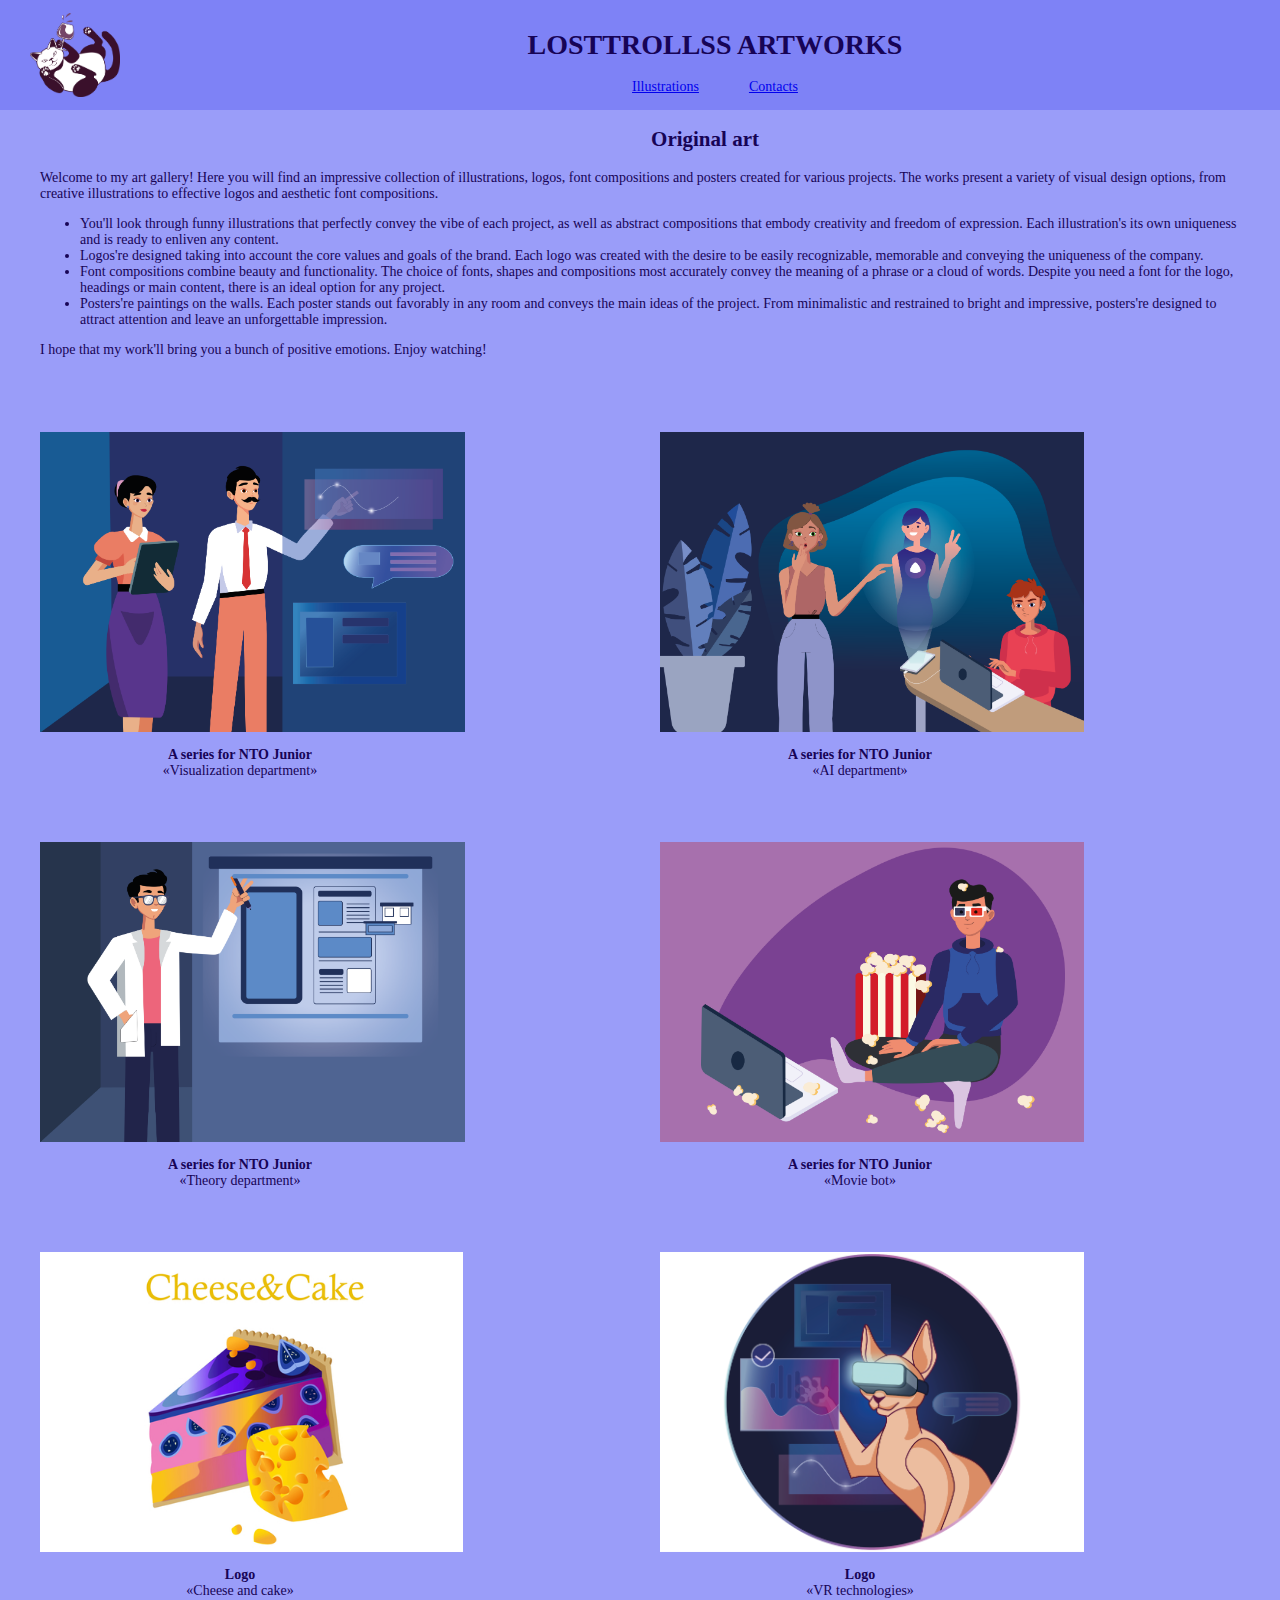
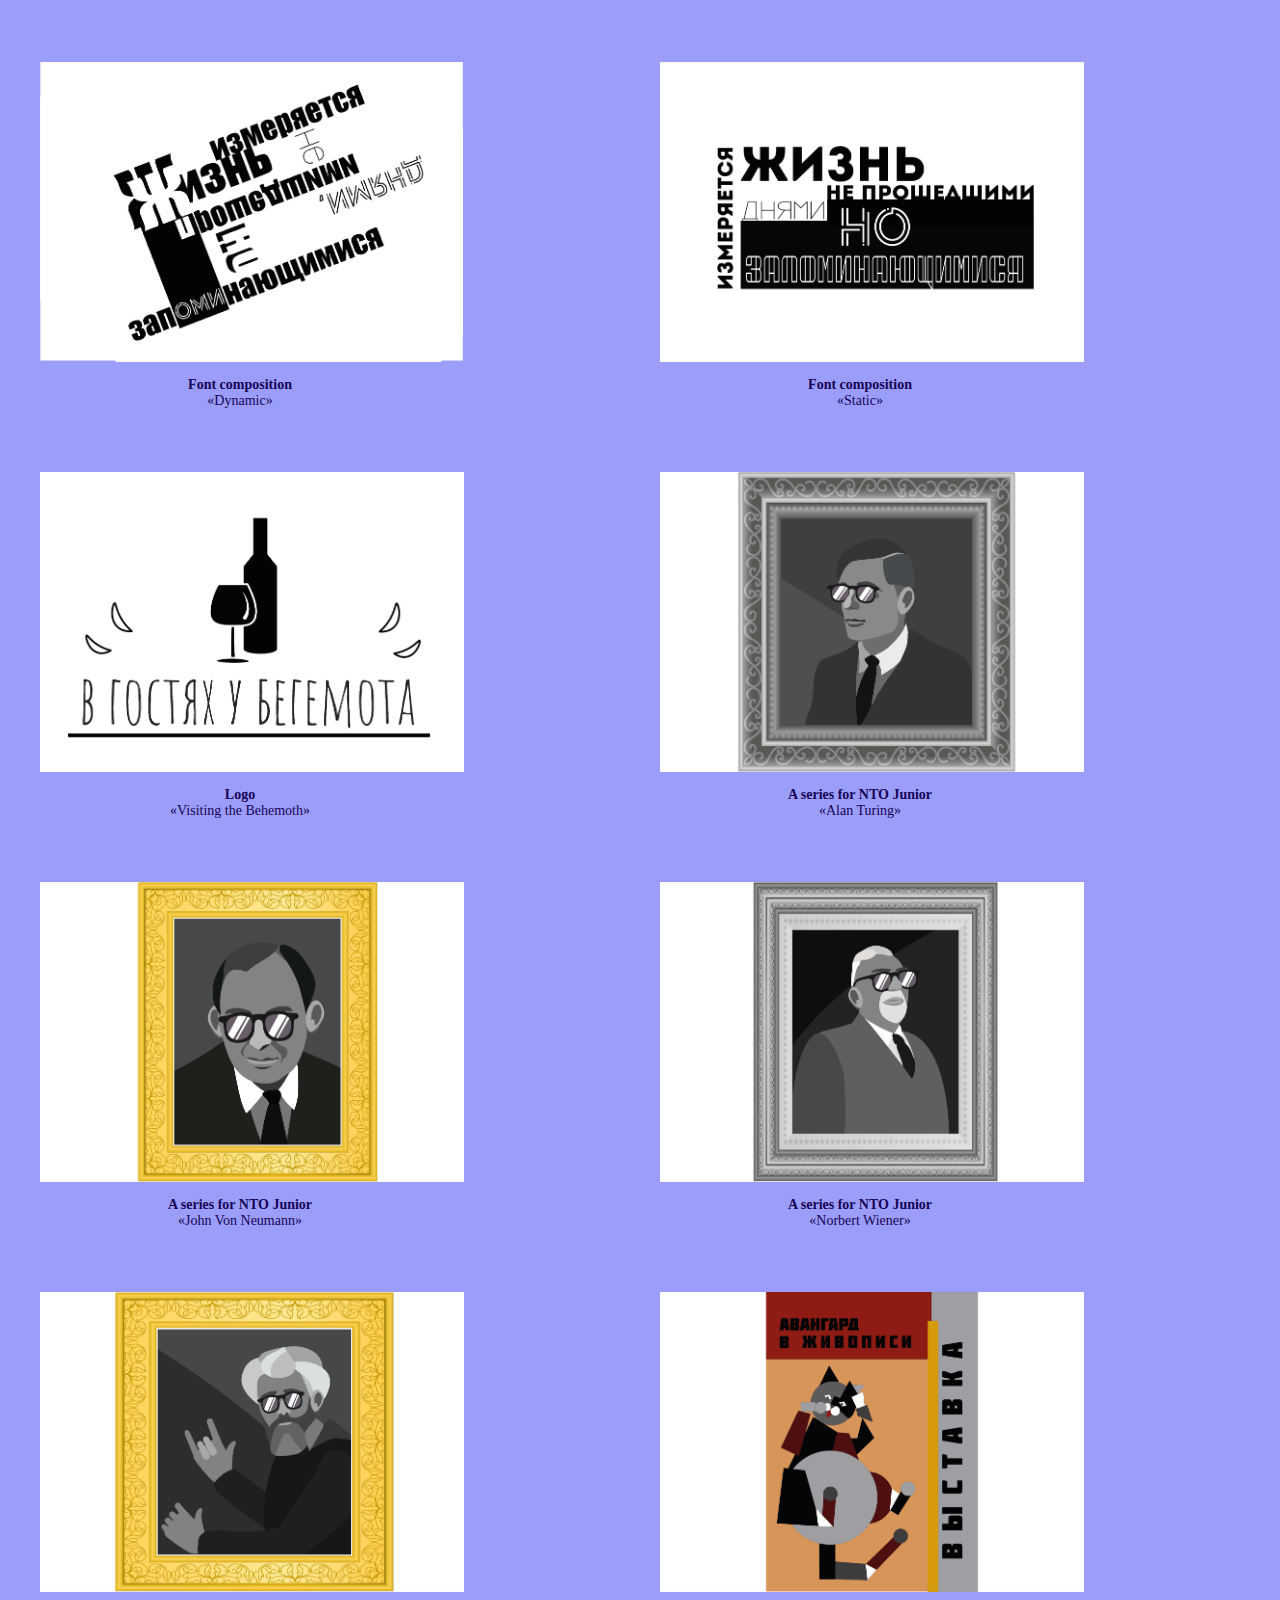
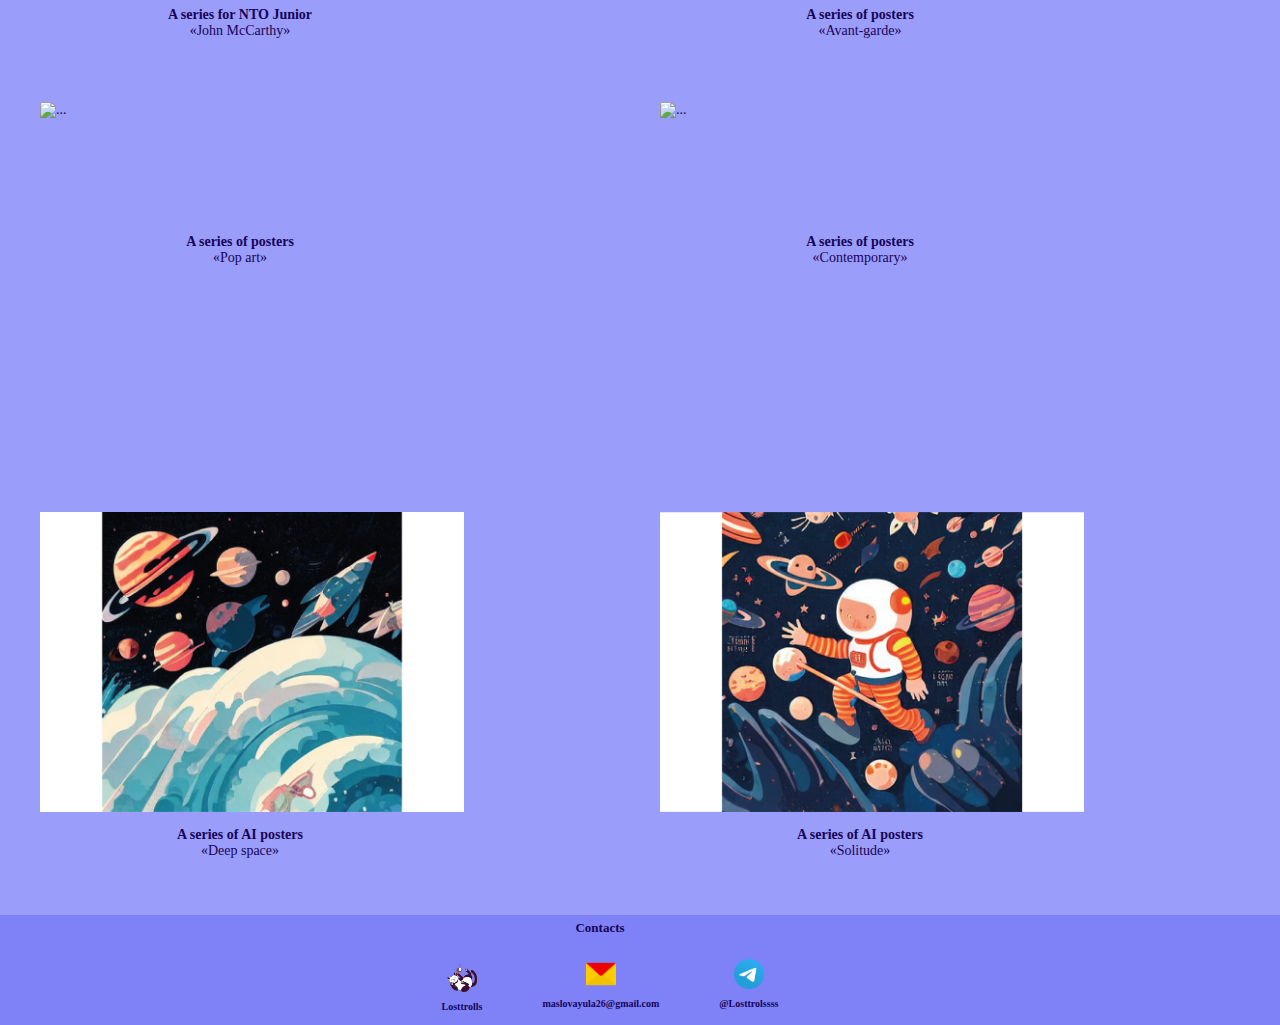
==== index.html @ a02d3f26 "Update and rename portf.html to index.html" ====
<!DOCTYPE html>
<html lang="ru">
   <head>
      <meta charset="utf-8">
      <meta name="viewport" content="width=device-width, initial-scale=1.0">
      <link rel="stylesheet" type="text/css" href="portfolio.css" >
      <title>Portfolio</title>
   </head>
   <body>
      <header>
         <img src="imgs/9.png" alt="...">
         <div class="head">
            <h1>LOSTTROLLSS ARTWORKS</h1>
            <nav class="menu">
               <a class="puncts" href="#works">Illustrations</a>
               <a class="puncts" href="#contacts">Contacts</a>
            </nav>
         </div>
      </header>
      <main>
         <article>
            <h2>Original art</h2>
            <p>Welcome to my art gallery! Here you will find an impressive 
               collection of illustrations, logos, font compositions and 
               posters created for various projects. The works present a 
               variety of visual design options, from creative illustrations
               to effective logos and aesthetic font compositions.
            </p>
            <ul>
               <li>You'll look through funny illustrations that perfectly convey the 
                  vibe of each project, as well as abstract compositions that 
                  embody creativity and freedom of expression. Each illustration's
                  its own uniqueness and is ready to enliven any content.
               </li>
               <li>Logos're designed taking into account the core values and goals
                  of the brand. Each logo was created with the desire to be easily
                  recognizable, memorable and conveying the uniqueness of the company.
               </li>
               <li>Font compositions combine beauty and functionality. The choice of 
                  fonts, shapes and compositions most accurately convey the meaning of
                  a phrase or a cloud of words. Despite you need a font for the logo,
                  headings or main content, there is an ideal option for any project.
               </li>
               <li>Posters're paintings on the walls. Each poster stands out favorably 
                  in any room and conveys the main ideas of the project. From minimalistic
                  and restrained to bright and impressive, posters're designed to attract
                  attention and leave an unforgettable impression.
               </li>
            </ul>
            <p>I hope that my work'll bring you a bunch of positive emotions. Enjoy watching!</p>
         </article>
         <div class="gallery">
            <div class="card" id="works">
               <img src="imgs/1.png" alt="...">
               <div class="description">
                  <figcaption>A series for NTO Junior</figcaption>
                  <caption>«Visualization department»</caption>
               </div>
            </div>
            <div class="card">
               <img src="imgs/2.png" alt="...">
               <div class="description">
                  <figcaption>A series for NTO Junior</figcaption>
                  <caption>«AI department»</caption>
               </div>
            </div>
            <div class="card">
               <img src="imgs/3.png" alt="...">
               <div class="description">
                  <figcaption>A series for NTO Junior</figcaption>
                  <caption>«Theory  department»</caption>
               </div>
            </div>
            <div class="card">
               <img src="imgs/4.png" alt="...">
               <div class="description">
                  <figcaption>A series for NTO Junior</figcaption>
                  <caption>«Movie bot»</caption>
               </div>
            </div>
            <div class="card">
               <img src="imgs/7.png" alt="...">
               <div class="description">
                  <figcaption>Logo</figcaption>
                  <caption>«Cheese and cake»</caption>
               </div>
            </div>
            <div class="card">
               <img src="imgs/8.png" alt="...">
               <div class="description">
                  <figcaption>Logo</figcaption>
                  <caption>«VR technologies»</caption>
               </div>
            </div>
            <div class="card">
               <img src="imgs/5.png" alt="...">
               <div class="description">
                  <figcaption>Font composition</figcaption>
                  <caption>«Dynamic»</caption>
               </div>
            </div>
            <div class="card">
               <img src="imgs/6.png" alt="...">
               <div class="description">
                  <figcaption>Font composition</figcaption>
                  <caption>«Static»</caption>
               </div>
            </div>
            <div class="card">
               <img src="imgs/17.png" alt="...">
               <div class="description">
                  <figcaption>Logo</figcaption>
                  <caption>«Visiting the Behemoth»</caption>
               </div>
            </div>
            <div class="card">
               <img src="imgs/10.png" alt="...">
               <div class="description">
                  <figcaption>A series for NTO Junior</figcaption>
                  <caption>«Alan Turing»</caption>
               </div>
            </div>
            <div class="card">
               <img src="imgs/11.png" alt="...">
               <div class="description">
                  <figcaption>A series for NTO Junior</figcaption>
                  <caption>«John Von Neumann»</caption>
               </div>
            </div>
            <div class="card">
               <img src="imgs/12.png" alt="...">
               <div class="description">
                  <figcaption>A series for NTO Junior</figcaption>
                  <caption>«Norbert Wiener»</caption>
               </div>
            </div>
            <div class="card">
               <img src="imgs/13.png" alt="...">
               <div class="description">
                  <figcaption>A series for NTO Junior</figcaption>
                  <caption>«John McCarthy»</caption>
               </div>
            </div>
            <div class="card">
               <img src="imgs/14.png" alt="...">
               <div class="description">
                  <figcaption>A series of posters</figcaption>
                  <caption>«Avant-garde»</caption>
               </div>
            </div>
            <div class="card">
               <img src="imgs/15.png" alt="...">
               <div class="description">
                  <figcaption>A series of posters</figcaption>
                  <caption>«Pop art»</caption>
               </div>
            </div>
            <div class="card">
               <img src="imgs/16.png" alt="...">
               <div class="description">
                  <figcaption>A series of posters</figcaption>
                  <caption>«Сontemporary»</caption>
               </div>
            </div>
            <div class="card">
               <img src="imgs/18.png" alt="...">
               <div class="description">
                  <figcaption>A series of AI posters</figcaption>
                  <caption>«Deep space»</caption>
               </div>
            </div>
            <div class="card">
               <img src="imgs/19.png" alt="...">
               <div class="description">
                  <figcaption>A series of AI posters</figcaption>
                  <caption>«Solitude»</caption>
               </div>
            </div>
         </div>
      </main>
      <footer id="contacts">
         <h3>Contacts</h3>
         <div class="basement">
            <div class="acc">
               <img src="imgs/9.png">
               <h4>Losttrolls</h4>
            </div>
            <div class="mail">
               <img src="imgs/21.png">
               <h4>maslovayula26@gmail.com</h4>
            </div>
            <div class="teleg">
               <img src="imgs/20.png">
               <h4>@Losttrolssss</h4>
            </div>
         </div>
      </footer>
   </body>
</html>
---- portfolio.css ----
body{
	background-color: #9a9df9;
	font-family:'Verdana';
	font-weight: lighter;
	font-size: 14px;
	color: #170456;
	margin: 0px;
}

header{
	display: flex;
	background: #7e82f6;
	height: 110px;
	width: auto;
	align-items: center;
}

header img {
	padding-left: 30px;
	padding-right: 30px;
	width: 90px;
	display: flex;
}

.head {
	margin-right: auto;
	margin-left: auto;
	display: flex;
	flex-direction: column;
	align-items: center;
}

.menu {
	display: flex;
	margin-bottom: 5px;
}

article {
	margin-left: 40px;
	margin-right: 40px;
}

.gallery {
	display: flex;
	flex-flow: row wrap;
	flex-wrap: wrap; 
	padding-left: 40px;
	padding-bottom: 40px;
	font-family:'Calibri';
	
}

.gallery div {
	margin-right: 40px;
	margin-bottom: 50px;
	height: 300px;
	width: 400px;
	flex: auto;
	align-items: flex-start;

}

.gallery div img {
	height: 100%;
}

.gallery img:hover { 
	display: block;
	border: 5px solid #4e53e9;
	transform: scale(1.2);
	margin-bottom: 30px;
}

.card {
	display:flex;
	flex-direction: column;
	padding-top: 60px;
}

.card:hover >  { 
	display: block; 
	transform: scale(1.2); 
	margin-top: 30px;
}

.description {
	display: block;	
	text-align: center;	
	margin-top: 15px;
}

figcaption {
	font-family: 'Georgia';
	font-weight: bold;
}


a.puncts {
	margin: 0 25px;
	align-items: center;
	font-size: 14px;
}

footer{
	background-color: #7e82f6;
	font-size: 15px;
	justify-content:space-between;
	text-align: center;
}

.basement {
	padding: 0px;
	display: flex;
	justify-content:center;
	flex-direction: row;
	align-items: flex-start;
}

.basement div img {
	width: 30px;
	flex-direction: row;
	margin-top: 10px;	
}

.acc {
	flex-direction: column;	
	margin-right: 60px;
	margin-top: 5px;
}

.mail {
	flex-direction: column;	
	align-items: center;	
	margin-right: 60px;
}

.teleg {
	flex-direction: column;	
	align-items: center;
	margin-right: 60px;
}

h1 {
	text-align: center;
}

h2 {
	text-align: center;
	padding-left: 130px;
}

h3 {
	font-size: 13px;
	text-align: center;
	padding-right: 80px;
	padding-top: 5px;
}

h4 {
	margin-top: 5px;
	font-size: 10px;
}
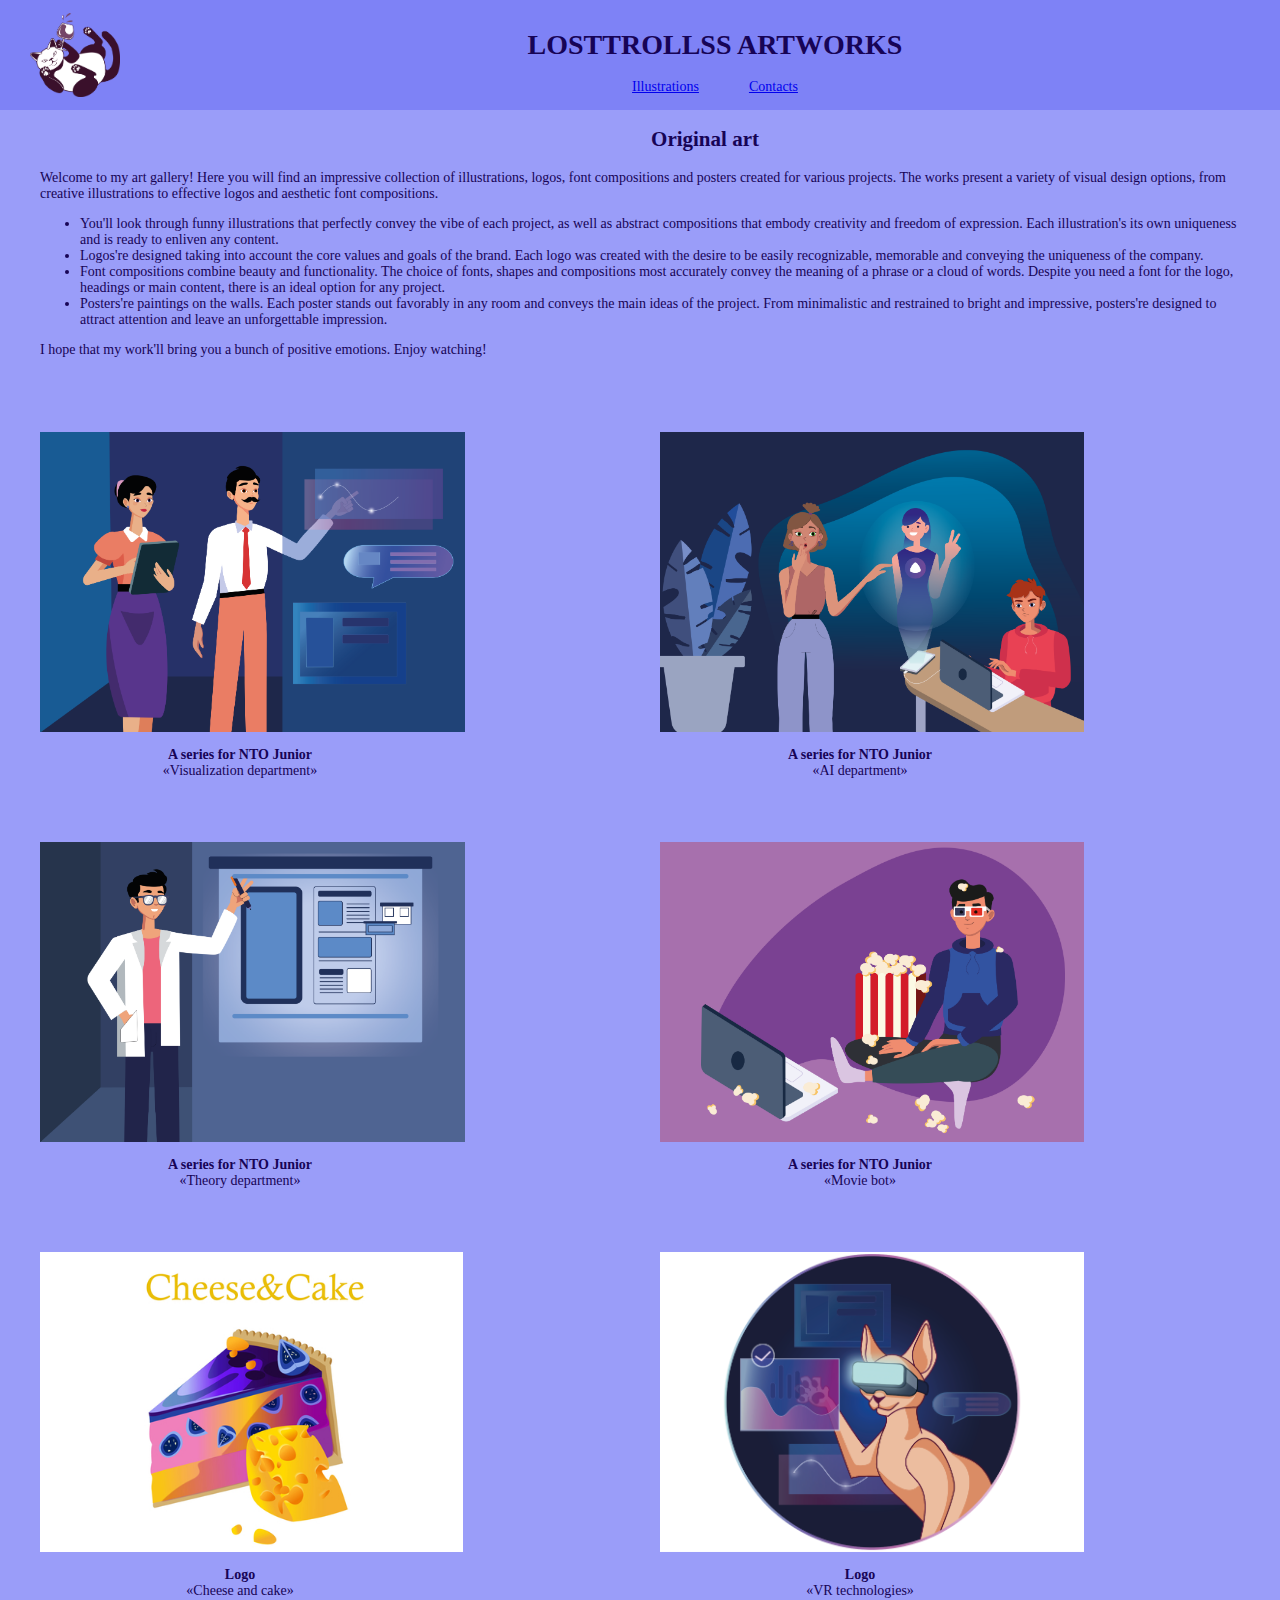
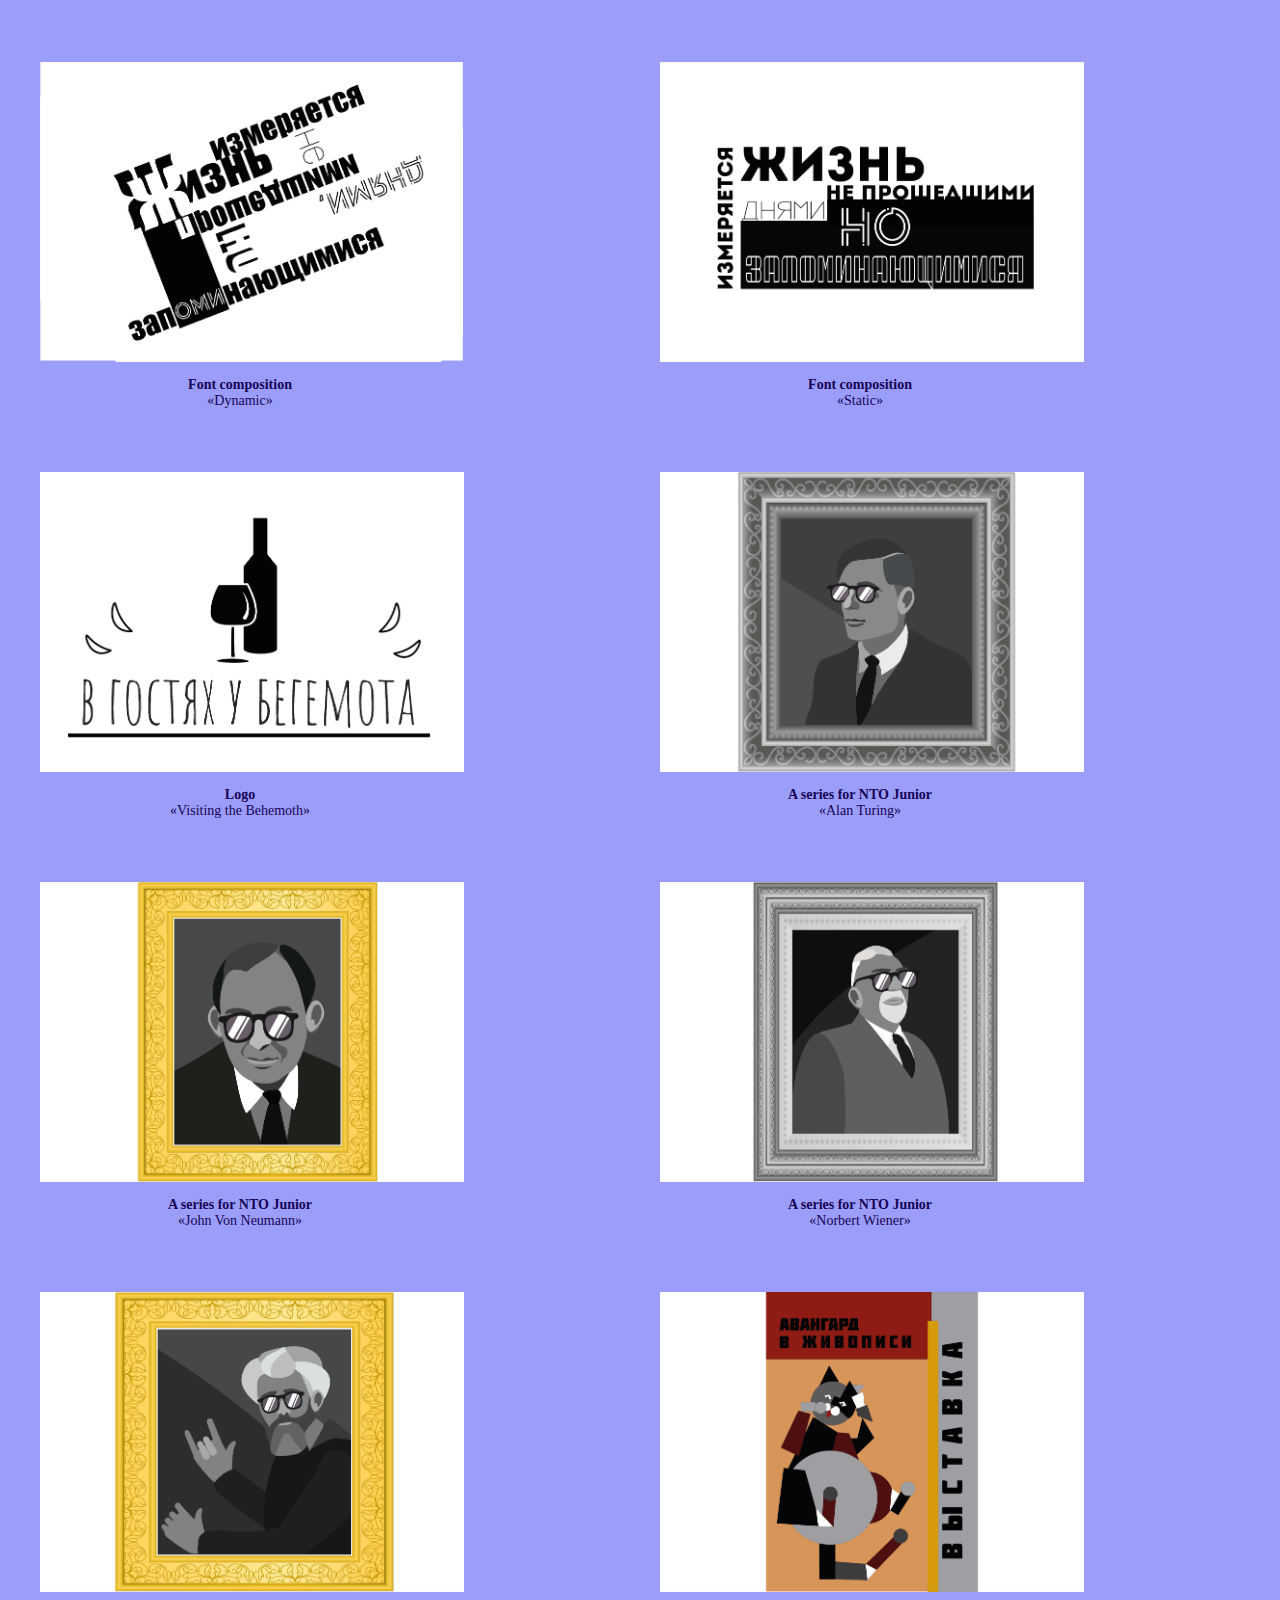
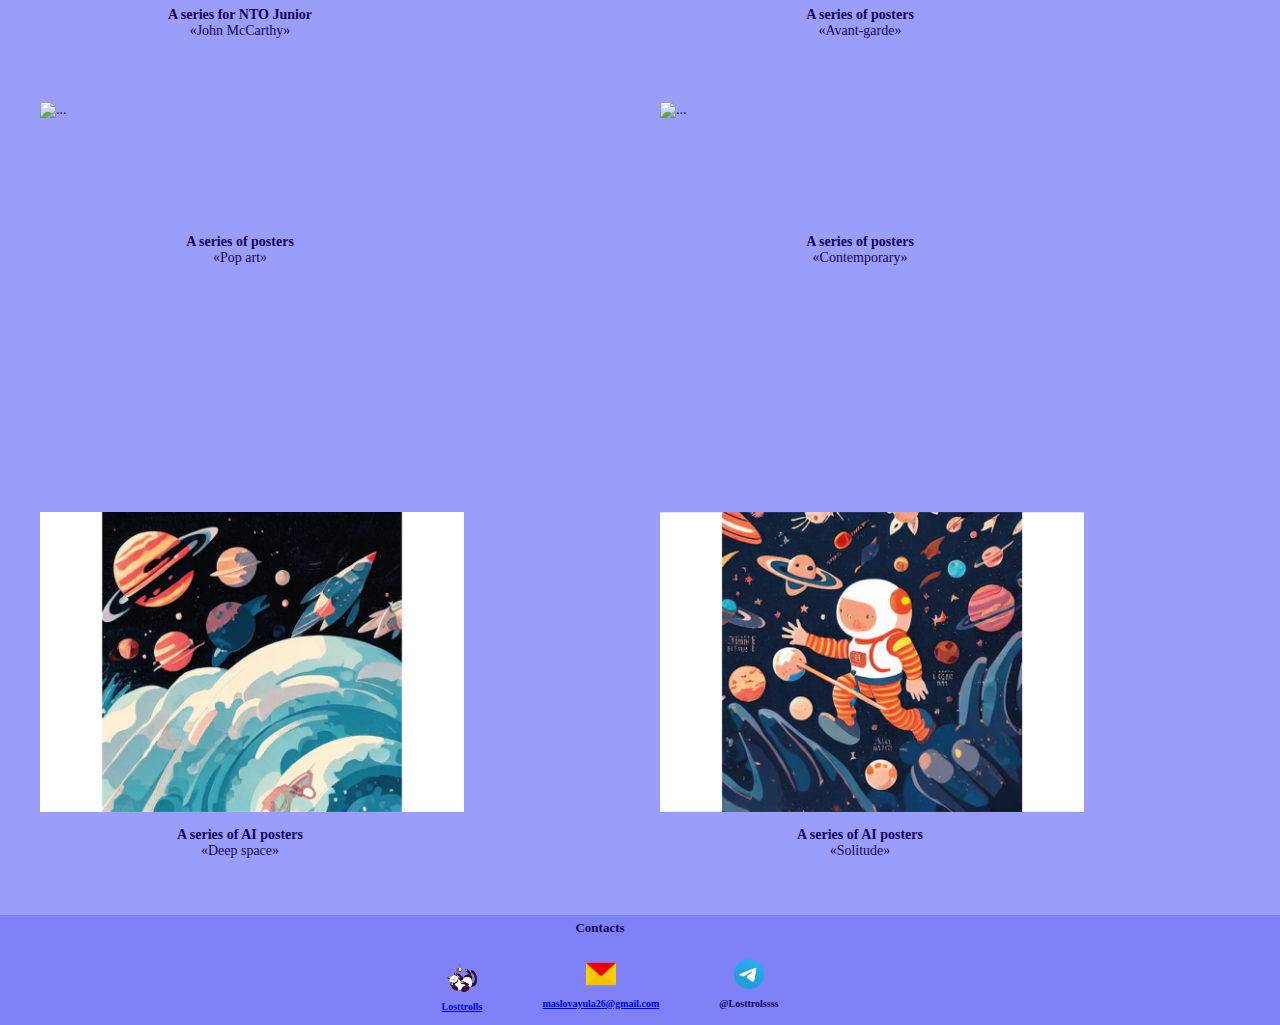
==== commit 90bfcc2e: "index.html" ====
--- a/index.html
+++ b/index.html
@@ -182,16 +182,19 @@
          <h3>Contacts</h3>
          <div class="basement">
             <div class="acc">
-               <img src="imgs/9.png">
-               <h4>Losttrolls</h4>
+               <a href="https://losttrollsssss.github.io/Web/">
+               <img src="imgs/9.png" alt="...">
+               <h4>Losttrolls</h4></a>
             </div>
             <div class="mail">
-               <img src="imgs/21.png">
-               <h4>maslovayula26@gmail.com</h4>
+               <a href="https://mail.google.com/mail">
+               <img src="imgs/21.png" alt="...">
+               <h4>maslovayula26@gmail.com</h4></a>
             </div>
             <div class="teleg">
-               <img src="imgs/20.png">
-               <h4>@Losttrolssss</h4>
+               <a href="https://t.me/Losttrolssss">
+               <img src="imgs/20.png" alt="..."></a>
+               <h4>@Losttrolssss</h4></a>
             </div>
          </div>
       </footer>
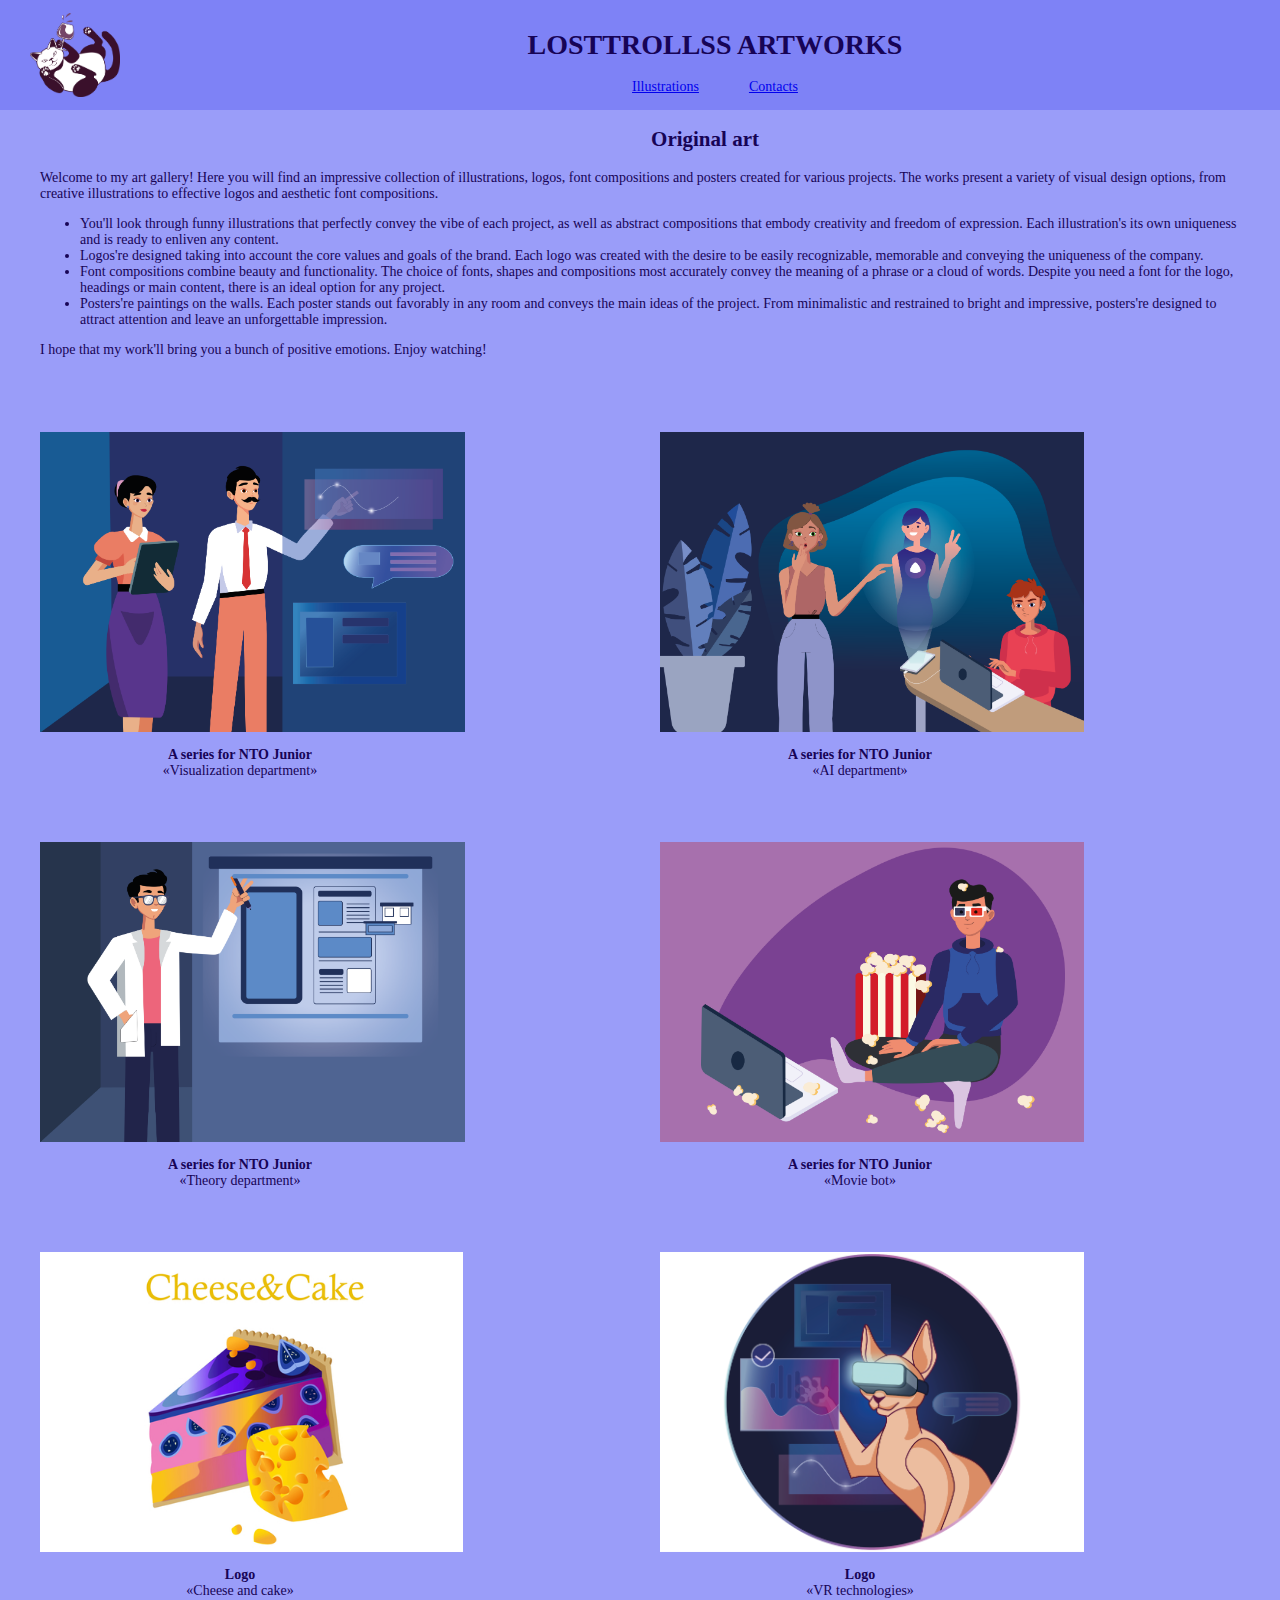
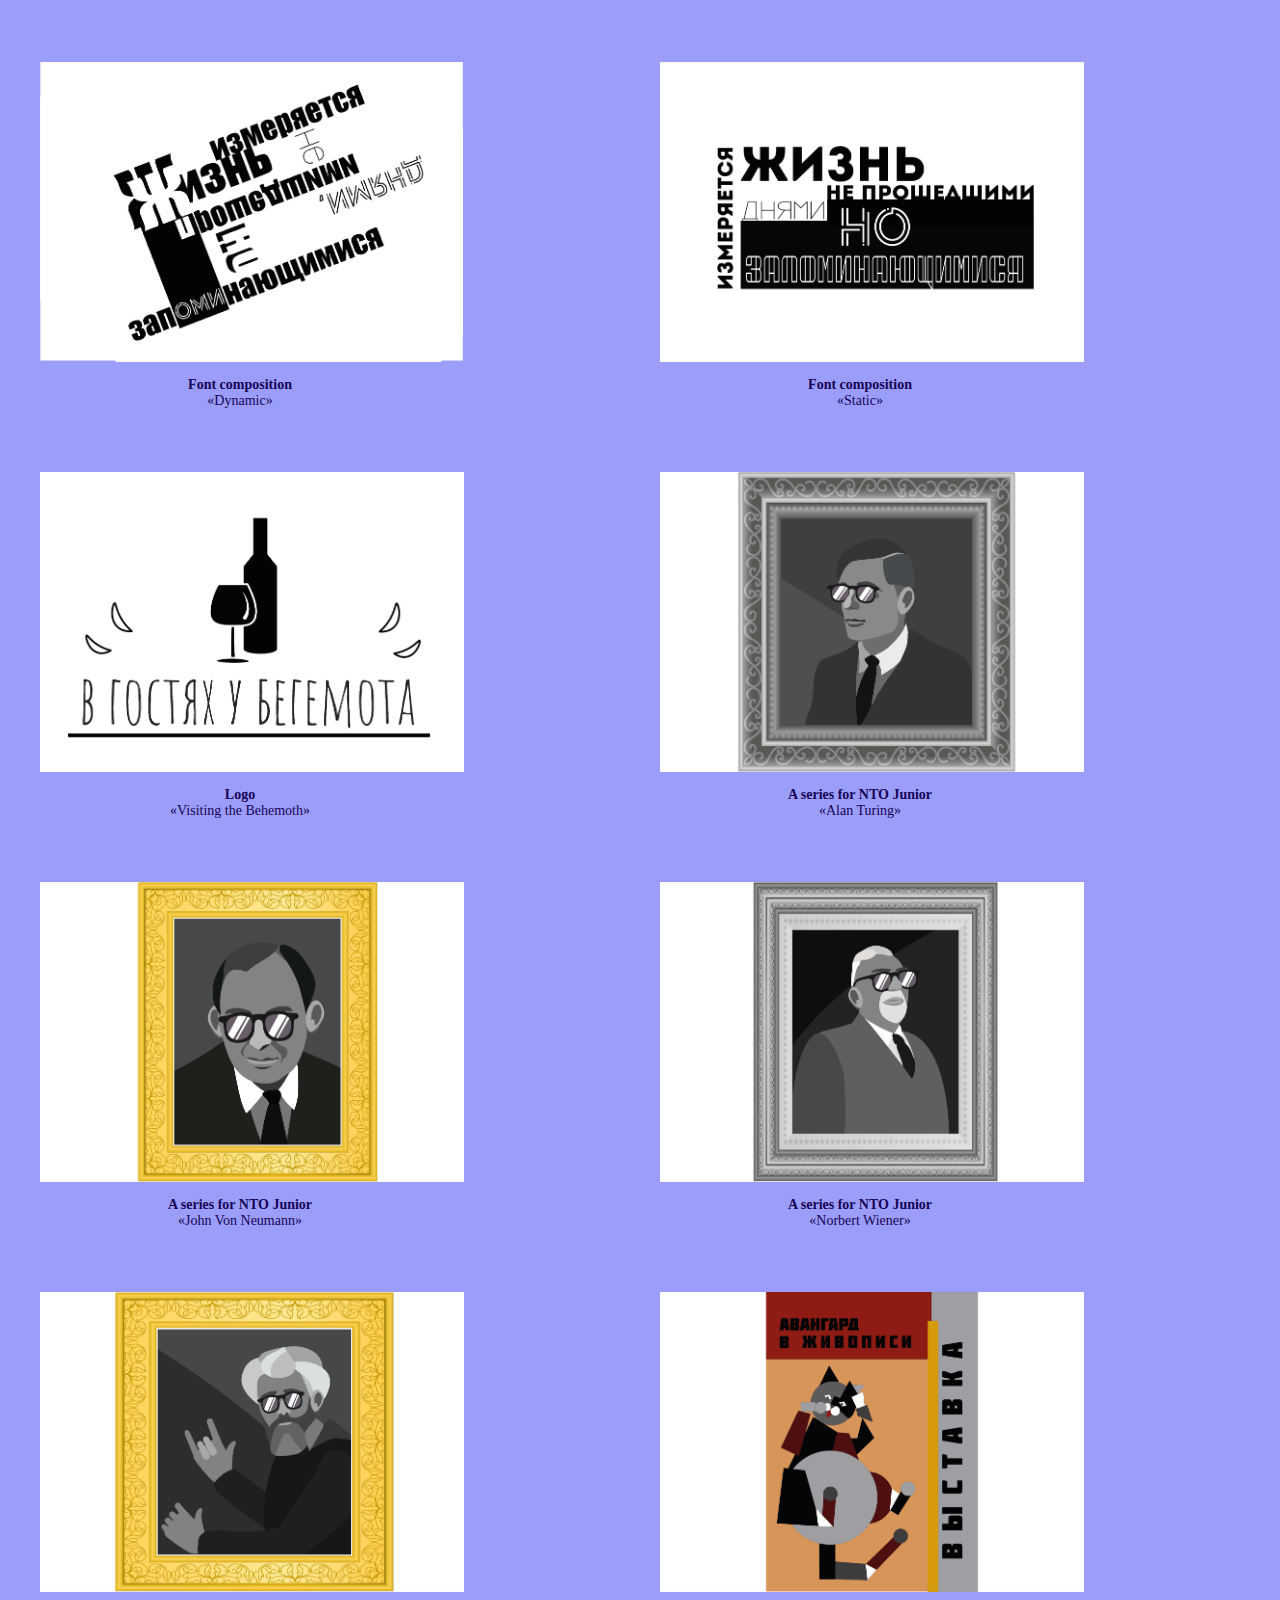
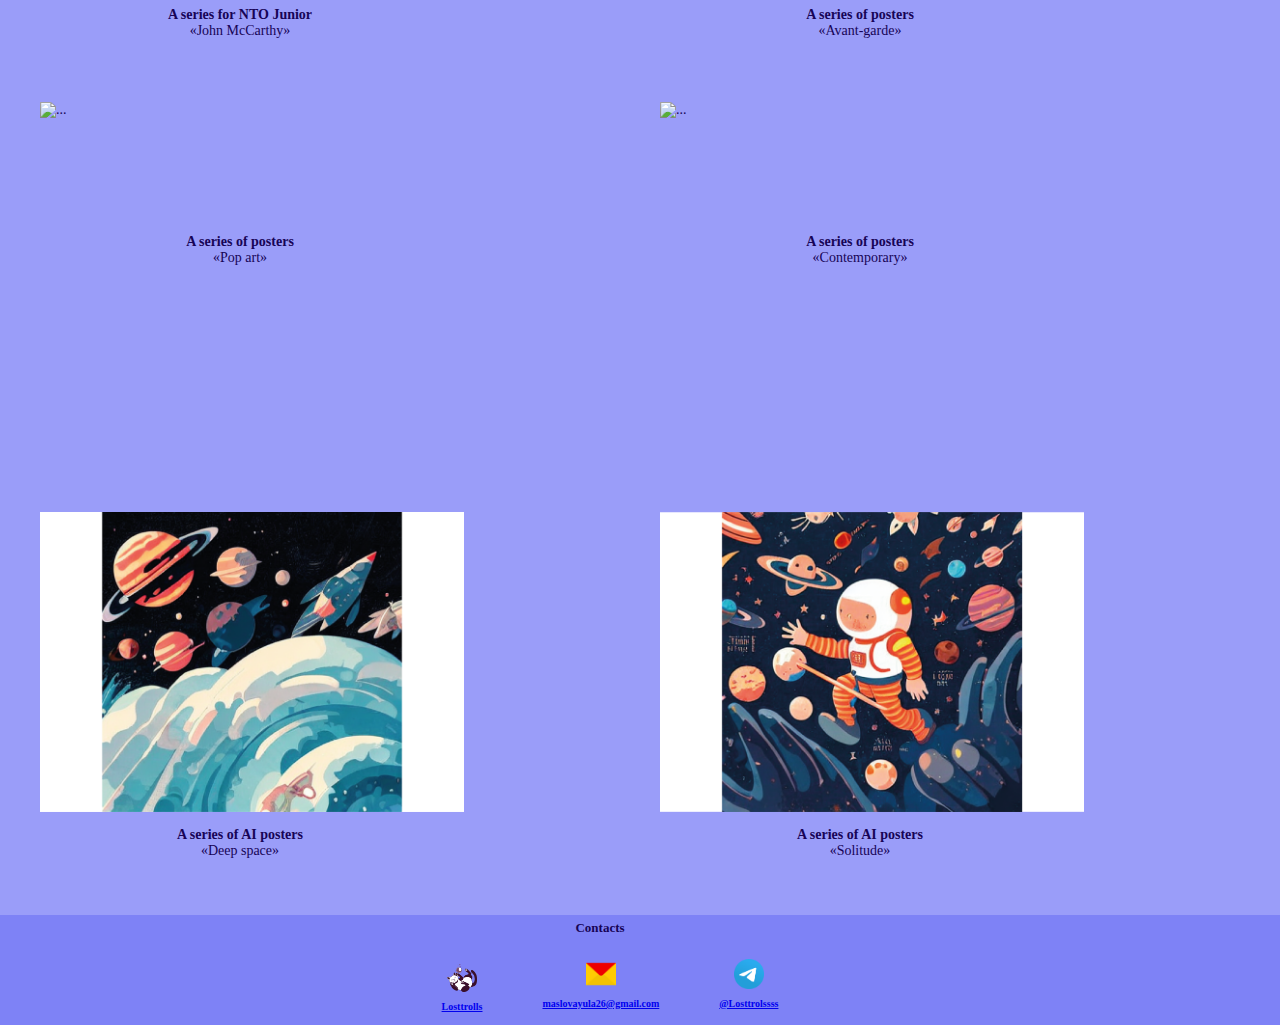
==== commit 04f7c30c: "index.html" ====
--- a/index.html
+++ b/index.html
@@ -193,7 +193,7 @@
             </div>
             <div class="teleg">
                <a href="https://t.me/Losttrolssss">
-               <img src="imgs/20.png" alt="..."></a>
+               <img src="imgs/20.png" alt="...">
                <h4>@Losttrolssss</h4></a>
             </div>
          </div>
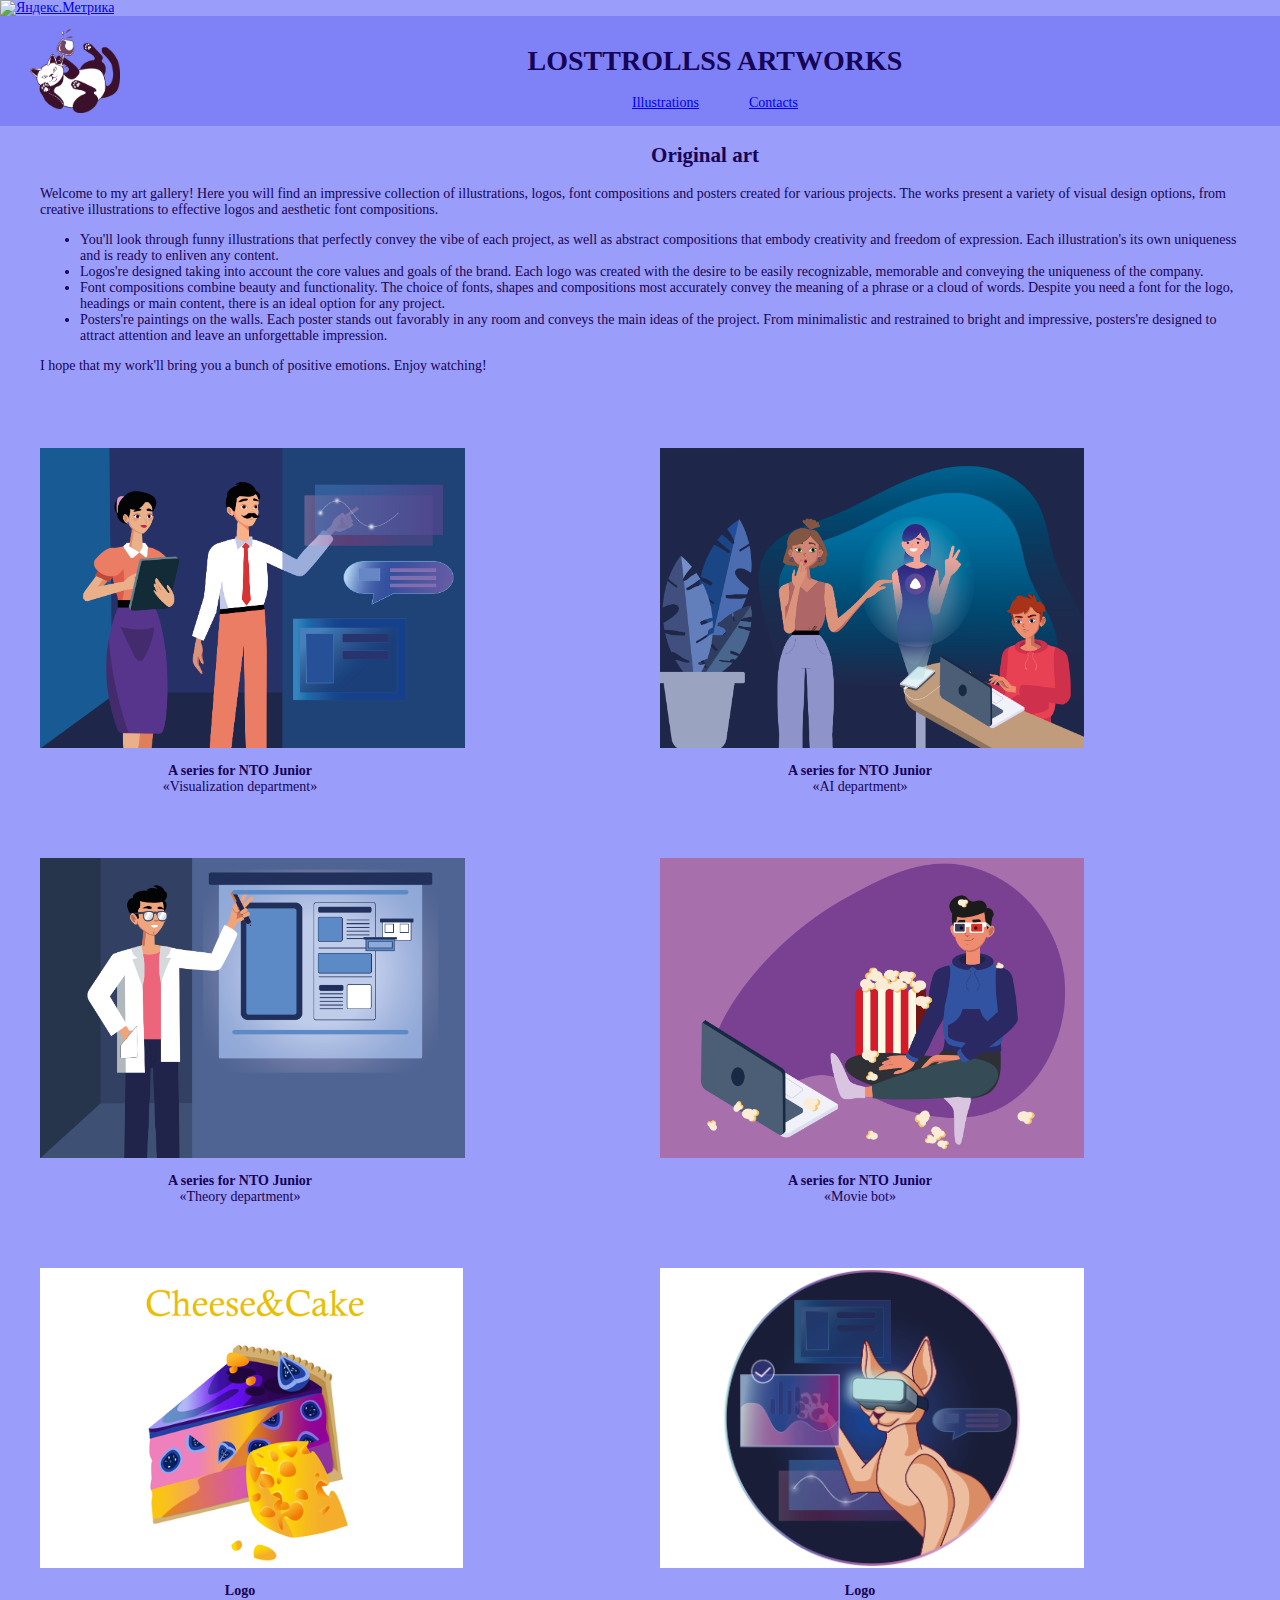
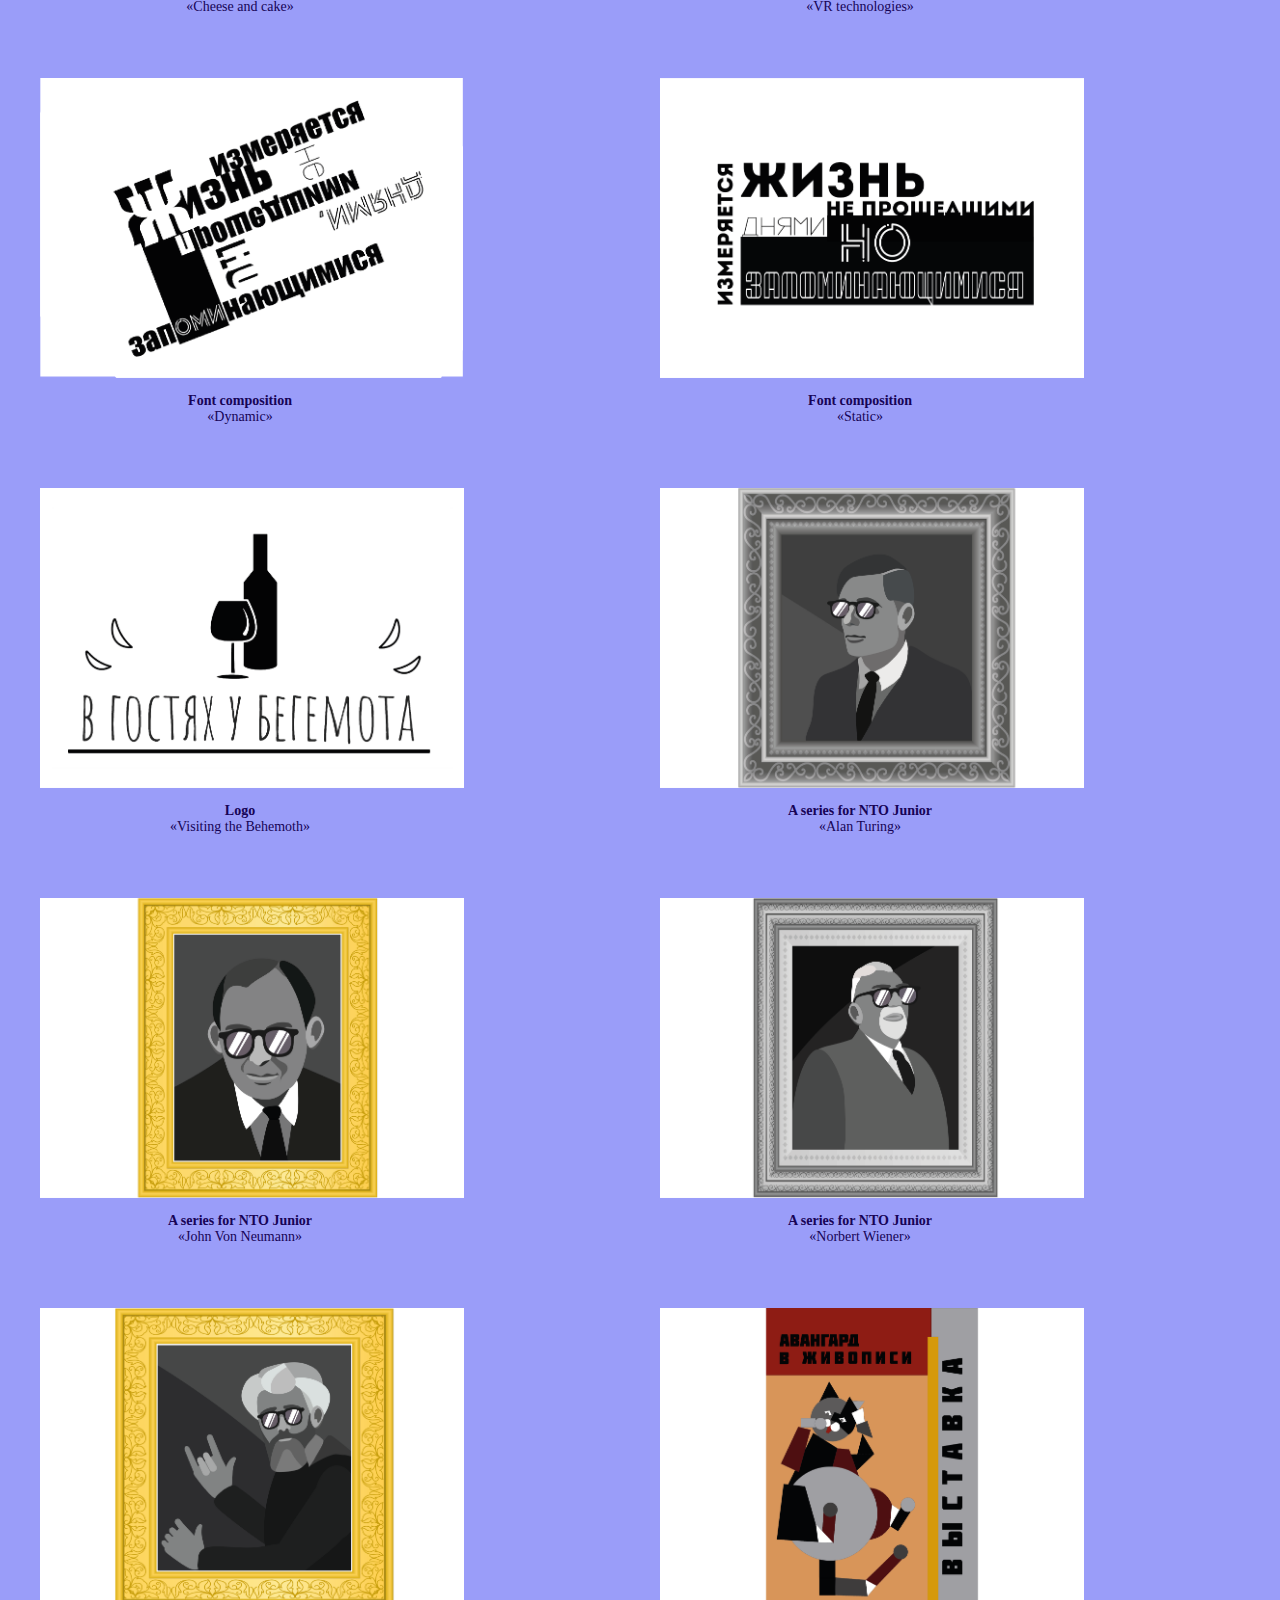
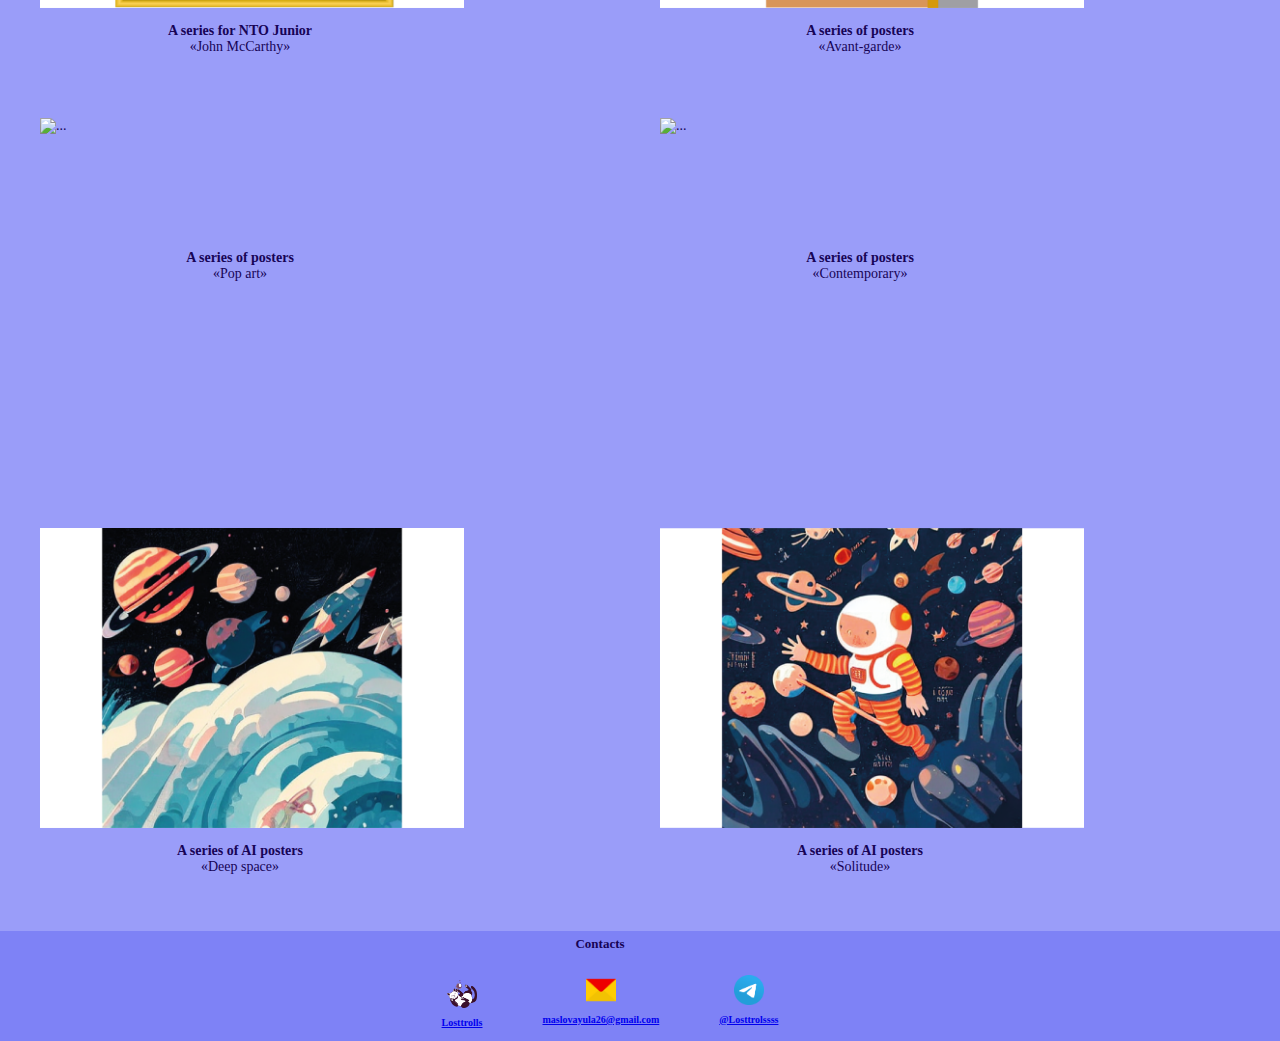
==== commit c6f86823: "index.html" ====
--- a/index.html
+++ b/index.html
@@ -7,6 +7,32 @@
       <title>Portfolio</title>
    </head>
    <body>
+
+   <!-- Yandex.Metrika informer -->
+<a href="https://metrika.yandex.ru/stat/?id=95536355&amp;from=informer"
+target="_blank" rel="nofollow"><img src="https://informer.yandex.ru/informer/95536355/1_1_FFFFFFFF_EFEFEFFF_0_pageviews"
+style="width:80px; height:15px; border:0;" alt="Яндекс.Метрика" title="Яндекс.Метрика: данные за сегодня (просмотры)" class="ym-advanced-informer" data-cid="95536355" data-lang="ru" /></a>
+<!-- /Yandex.Metrika informer -->
+
+<!-- Yandex.Metrika counter -->
+<script type="text/javascript" >
+   (function(m,e,t,r,i,k,a){m[i]=m[i]||function(){(m[i].a=m[i].a||[]).push(arguments)};
+   m[i].l=1*new Date();
+   for (var j = 0; j < document.scripts.length; j++) {if (document.scripts[j].src === r) { return; }}
+   k=e.createElement(t),a=e.getElementsByTagName(t)[0],k.async=1,k.src=r,a.parentNode.insertBefore(k,a)})
+   (window, document, "script", "https://mc.yandex.ru/metrika/tag.js", "ym");
+
+   ym(95536355, "init", {
+        clickmap:true,
+        trackLinks:true,
+        accurateTrackBounce:true,
+        webvisor:true,
+        trackHash:true
+   });
+</script>
+<noscript><div><img src="https://mc.yandex.ru/watch/95536355" style="position:absolute; left:-9999px;" alt="" /></div></noscript>
+<!-- /Yandex.Metrika counter -->
+      
       <header>
          <img src="imgs/9.png" alt="...">
          <div class="head">
@@ -193,8 +219,8 @@
             </div>
             <div class="teleg">
                <a href="https://t.me/Losttrolssss">
-               <img src="imgs/20.png" alt="...">
-               <h4>@Losttrolssss</h4></a>
+               <img src="imgs/20.png" alt="..."></a>
+                <a href="https://t.me/Losttrolssss"><h4>@Losttrolssss</h4></a>
             </div>
          </div>
       </footer>
